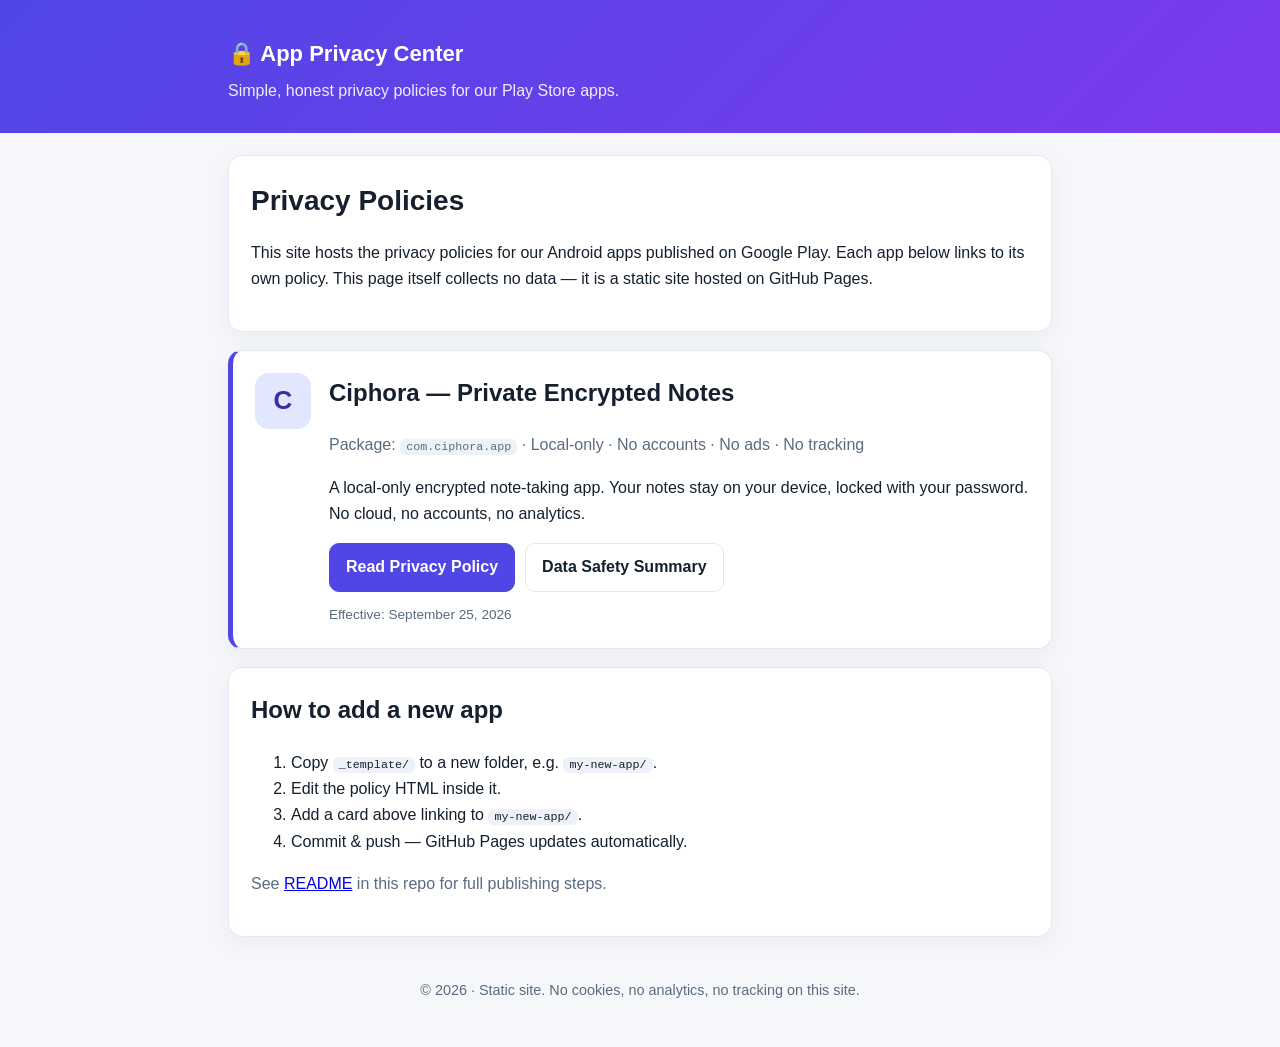
==== index.html @ daaeb5e0 "privacy policy page creation code with added ciphora" ====
<!doctype html>
<html lang="en">
<head>
  <meta charset="utf-8" />
  <meta name="viewport" content="width=device-width, initial-scale=1" />
  <title>Privacy Policies — Our Android Apps</title>
  <meta name="description" content="Privacy policies for our Android apps published on Google Play, including Ciphora." />
  <link rel="stylesheet" href="assets/css/style.css" />
  <link rel="icon" href="data:image/svg+xml,<svg xmlns='http://www.w3.org/2000/svg' viewBox='0 0 100 100'><text y='.9em' font-size='90'>🔒</text></svg>" />
</head>
<body>
  <header class="site-header">
    <div class="container">
      <div class="brand">🔒 App Privacy Center</div>
      <p class="tagline">Simple, honest privacy policies for our Play Store apps.</p>
    </div>
  </header>

  <main class="container">
    <section class="card intro">
      <h1>Privacy Policies</h1>
      <p>
        This site hosts the privacy policies for our Android apps published on
        Google Play. Each app below links to its own policy. This page itself
        collects no data — it is a static site hosted on GitHub Pages.
      </p>
    </section>

    <section class="app-grid">
      <!-- Ciphora -->
      <article class="card app-card featured">
        <div class="app-icon">C</div>
        <div>
          <h2>Ciphora — Private Encrypted Notes</h2>
          <p class="meta">Package: <code>com.ciphora.app</code> · Local-only · No accounts · No ads · No tracking</p>
          <p>
            A local-only encrypted note-taking app. Your notes stay on your device,
            locked with your password. No cloud, no accounts, no analytics.
          </p>
          <div class="actions">
            <a class="btn primary" href="ciphora/">Read Privacy Policy</a>
            <a class="btn" href="ciphora/#data-safety">Data Safety Summary</a>
          </div>
          <p class="updated">Effective: September 25, 2026</p>
        </div>
      </article>

      <!-- Template for future apps: copy this block, change name/slug/description -->
      <!--
      <article class="card app-card">
        <div class="app-icon">A</div>
        <div>
          <h2>Your Next App</h2>
          <p class="meta">Package: com.example.app</p>
          <p>Short one-line description.</p>
          <div class="actions">
            <a class="btn primary" href="your-app-slug/">Read Privacy Policy</a>
          </div>
        </div>
      </article>
      -->
    </section>

    <section class="card">
      <h2>How to add a new app</h2>
      <ol>
        <li>Copy <code>_template/</code> to a new folder, e.g. <code>my-new-app/</code>.</li>
        <li>Edit the policy HTML inside it.</li>
        <li>Add a card above linking to <code>my-new-app/</code>.</li>
        <li>Commit &amp; push — GitHub Pages updates automatically.</li>
      </ol>
      <p class="muted">See <a href="https://github.com/">README</a> in this repo for full publishing steps.</p>
    </section>

    <footer class="footer">
      <p>© 2026 · Static site. No cookies, no analytics, no tracking on this site.</p>
    </footer>
  </main>
</body>
</html>
---- assets/css/style.css ----
/* Privacy Center — minimal, clean, mobile-first */
:root {
  --bg: #f6f7fb;
  --card: #ffffff;
  --ink: #14202e;
  --muted: #5b6b7f;
  --border: #e3e8f0;
  --accent: #4f46e5;
  --accent-ink: #ffffff;
  --radius: 14px;
}
* { box-sizing: border-box; }
body {
  margin: 0;
  font-family: -apple-system, BlinkMacSystemFont, "Segoe UI", Roboto, Inter, Arial, sans-serif;
  background: var(--bg);
  color: var(--ink);
  line-height: 1.65;
}
.container { max-width: 860px; margin: 0 auto; padding: 0 18px; }
.site-header {
  background: linear-gradient(135deg, #4f46e5, #7c3aed);
  color: #fff;
  padding: 36px 0 28px;
  margin-bottom: 22px;
}
.brand { font-size: 22px; font-weight: 800; }
.tagline { opacity: .9; margin: 6px 0 0; }
.card {
  background: var(--card);
  border: 1px solid var(--border);
  border-radius: var(--radius);
  padding: 22px;
  margin-bottom: 18px;
  box-shadow: 0 6px 24px rgba(20,32,46,.05);
}
h1 { margin: 0 0 10px; font-size: 28px; }
h2 { margin-top: 0; }
.muted, .meta { color: var(--muted); }
.meta code, code {
  background: #eef1f7;
  padding: 1px 6px;
  border-radius: 6px;
  font-size: .9em;
}
.app-grid { display: grid; gap: 0; }
.app-card { display: flex; gap: 18px; align-items: flex-start; }
.app-icon {
  flex: 0 0 56px;
  width: 56px; height: 56px;
  border-radius: 14px;
  display: grid; place-items: center;
  font-weight: 900; font-size: 26px;
  background: #e0e7ff; color: #3730a3;
}
.featured { border-left: 5px solid var(--accent); }
.actions { display: flex; gap: 10px; flex-wrap: wrap; margin: 12px 0; }
.btn {
  display: inline-block;
  padding: 10px 16px;
  border-radius: 10px;
  border: 1px solid var(--border);
  text-decoration: none;
  color: var(--ink);
  background: #fff;
  font-weight: 700;
}
.btn.primary { background: var(--accent); color: var(--accent-ink); border-color: var(--accent); }
.updated { font-size: .85em; color: var(--muted); margin: 0; }
.footer { text-align: center; color: var(--muted); font-size: .9em; padding: 10px 0 30px; }

/* Policy page */
.policy-header a { color: #fff; }
.badge {
  display: inline-block;
  background: #eef2ff;
  color: #3730a3;
  border: 1px solid #c7d2fe;
  padding: 4px 10px;
  border-radius: 999px;
  font-size: .85em;
  font-weight: 700;
  margin-right: 6px;
}
.policy-meta {
  display: flex; gap: 12px; flex-wrap: wrap;
  font-size: .92em; color: var(--muted);
}
table {
  width: 100%;
  border-collapse: collapse;
  margin: 12px 0;
  font-size: .95em;
}
th, td { text-align: left; padding: 10px; border-bottom: 1px solid var(--border); }
th { background: #f3f4f8; }
.toc {
  background: #f8faff;
  border: 1px solid var(--border);
  border-radius: 10px;
  padding: 14px 18px;
}
.toc a { color: var(--accent); text-decoration: none; }
.back-link { display: inline-block; margin-bottom: 14px; color: var(--accent); text-decoration: none; font-weight: 700; }
.highlight {
  background: #f0fdf4;
  border: 1px solid #bbf7d0;
  border-radius: 10px;
  padding: 12px 14px;
}
.warning {
  background: #fffbeb;
  border: 1px solid #fde68a;
  border-radius: 10px;
  padding: 12px 14px;
}
@media (max-width: 600px) {
  .app-card { flex-direction: column; }
  h1 { font-size: 24px; }
}
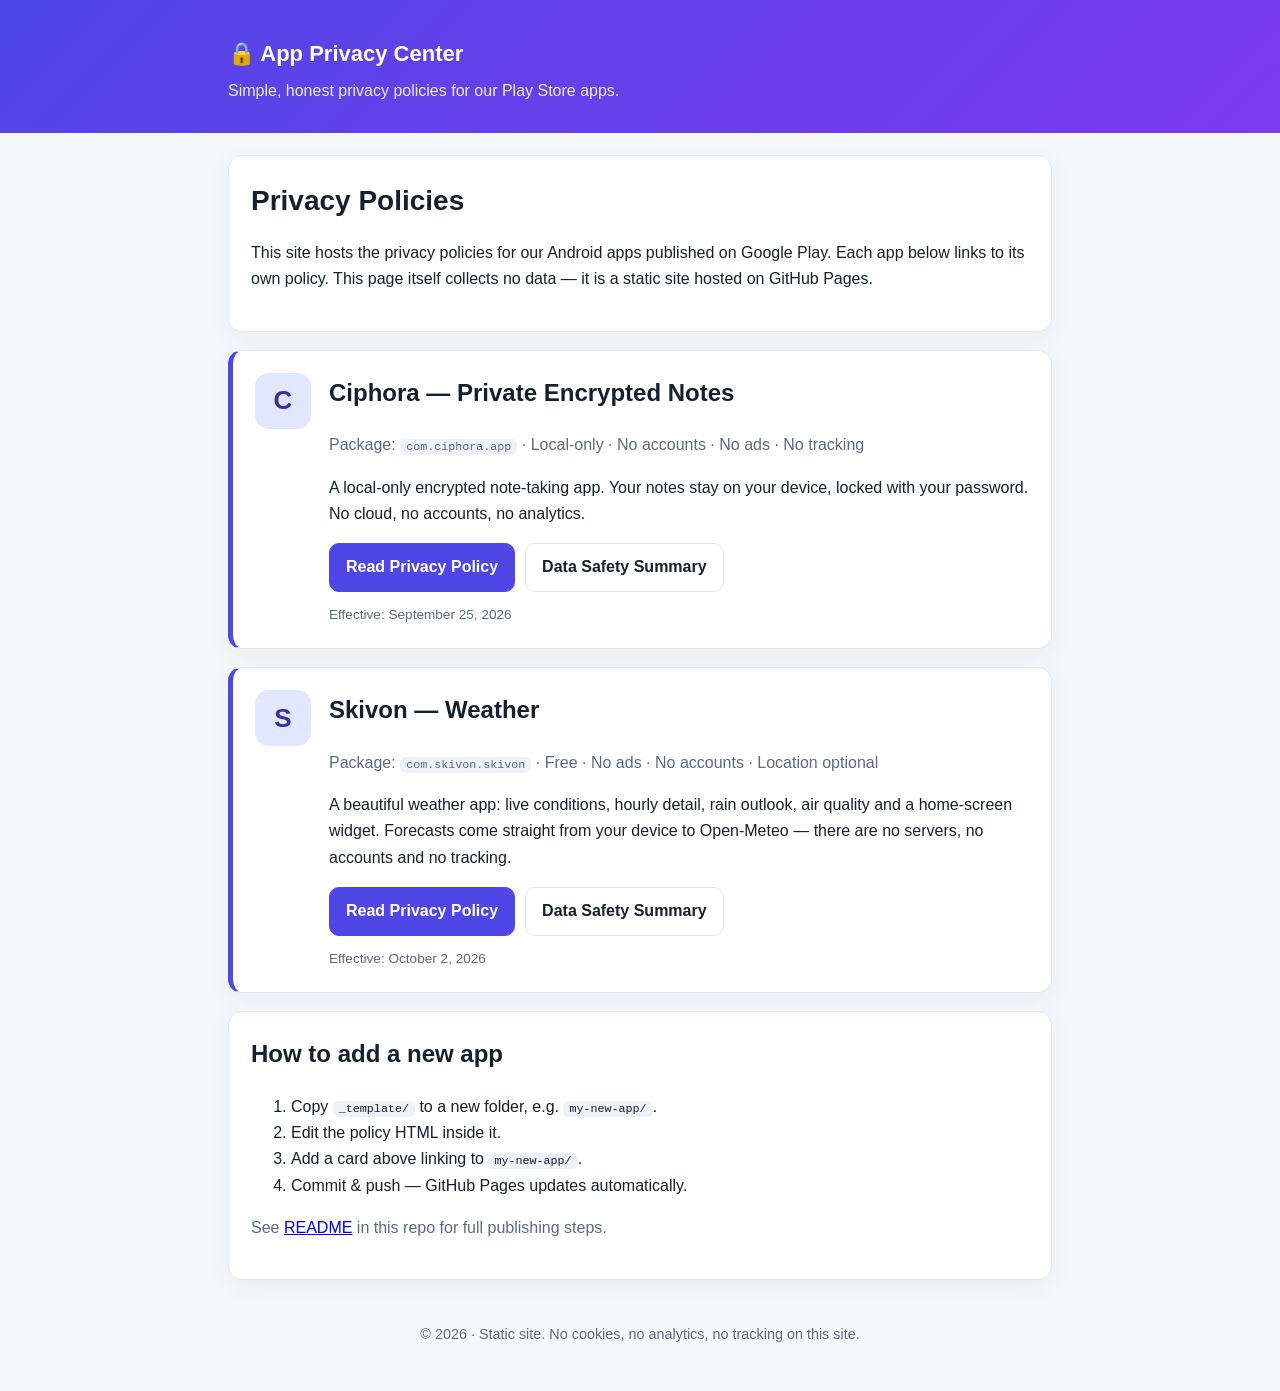
==== commit f7de982c: "Add Skivon app privacy policy" ====
--- a/index.html
+++ b/index.html
@@ -4,7 +4,7 @@
   <meta charset="utf-8" />
   <meta name="viewport" content="width=device-width, initial-scale=1" />
   <title>Privacy Policies — Our Android Apps</title>
-  <meta name="description" content="Privacy policies for our Android apps published on Google Play, including Ciphora." />
+  <meta name="description" content="Privacy policies for our Android apps published on Google Play, including Ciphora and Skivon." />
   <link rel="stylesheet" href="assets/css/style.css" />
   <link rel="icon" href="data:image/svg+xml,<svg xmlns='http://www.w3.org/2000/svg' viewBox='0 0 100 100'><text y='.9em' font-size='90'>🔒</text></svg>" />
 </head>
@@ -45,6 +45,25 @@
         </div>
       </article>
 
+      <!-- Skivon -->
+      <article class="card app-card featured">
+        <div class="app-icon">S</div>
+        <div>
+          <h2>Skivon — Weather</h2>
+          <p class="meta">Package: <code>com.skivon.skivon</code> · Free · No ads · No accounts · Location optional</p>
+          <p>
+            A beautiful weather app: live conditions, hourly detail, rain outlook, air
+            quality and a home-screen widget. Forecasts come straight from your device to
+            Open-Meteo — there are no servers, no accounts and no tracking.
+          </p>
+          <div class="actions">
+            <a class="btn primary" href="skivon/">Read Privacy Policy</a>
+            <a class="btn" href="skivon/#data-safety">Data Safety Summary</a>
+          </div>
+          <p class="updated">Effective: October 2, 2026</p>
+        </div>
+      </article>
+
       <!-- Template for future apps: copy this block, change name/slug/description -->
       <!--
       <article class="card app-card">
